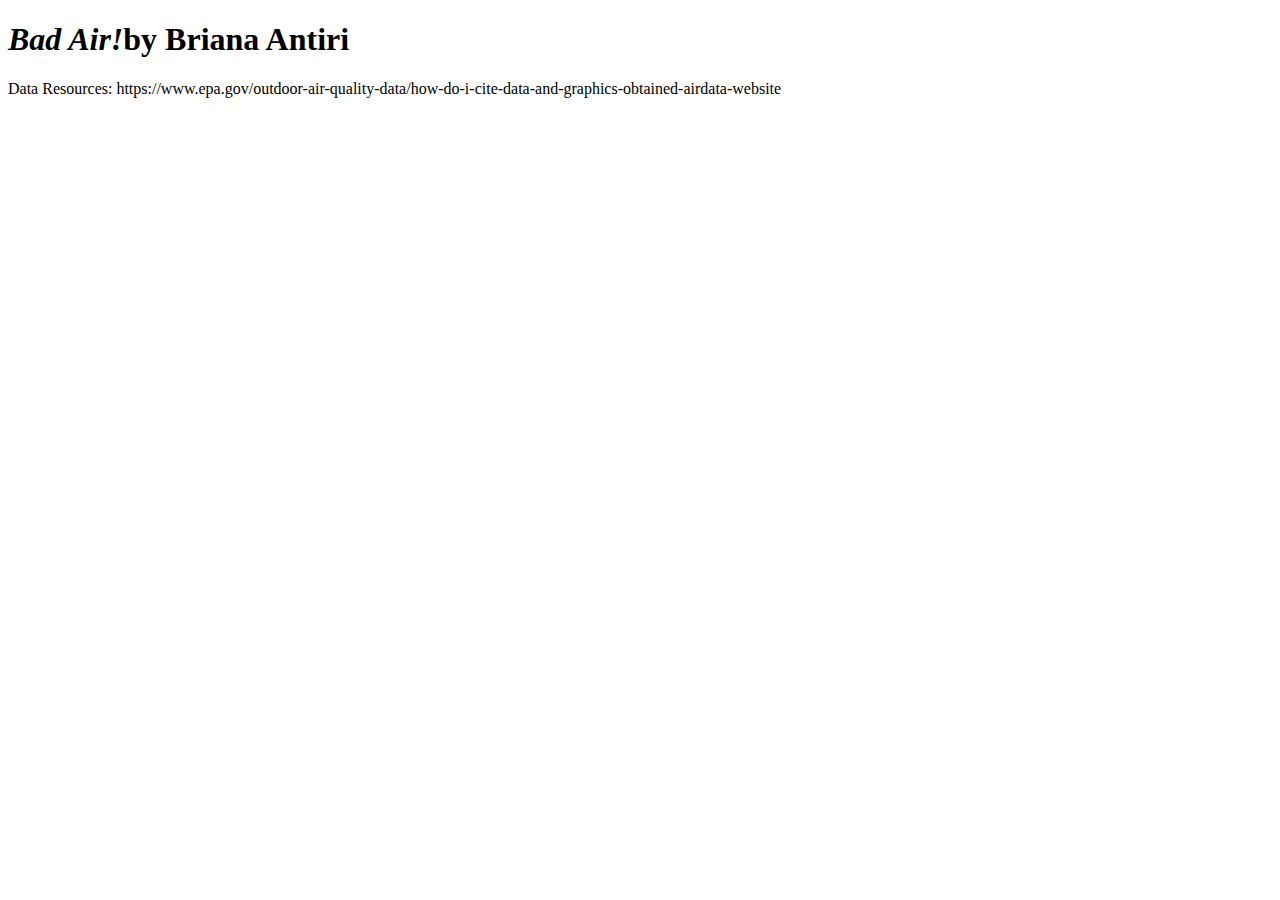
==== Bad Air!/index.html @ 01e1a21b "Restore Bad Air project" ====
<!DOCTYPE html>
<html>
<head>
    <title>Bad Air!</title>
    <h1><em>Bad Air!</em>by Briana Antiri</h1>
    <p>Data Resources: https://www.epa.gov/outdoor-air-quality-data/how-do-i-cite-data-and-graphics-obtained-airdata-website</p>
    <meta charset="UTF-8">
    <link rel="icon" href="data:;base64,iVBORwOKGO=" />
    <link rel="stylesheet" href="css/style.css">
</head>
<body>    
    <!-- Add HTML content, SVG drawing area, ... -->
    <div id="tooltip"></div>

    <!-- <ul class="legend">
        <li class="legend-btn" category="max-aqi"><span class="legend-symbol"></span>Max AQI</li>
        <li class="legend-btn" category="percentile-aqi"><span class="legend-symbol"></span>90th Percentile AQI</li>
        <li class="legend-btn" category="median-aqi"><span class="legend-symbol"></span>Median AQI</li>
    </ul> -->

    <div class='inline'>
        <svg id="lineChartLegend"></svg>
        <svg id="lineChart"></svg>
    </div>
    <div class='inline'>
        <svg id="airLineChartLegend"></svg>
        <svg id="airLineChart"></svg>
    </div>
    <div>
        <svg id="percentageDaysLegend"></svg>
        <svg id="aqiBarChart"></svg>
    </div>
    <div>
        <svg id="percentageAirLegend"></svg>
        <svg id="airBarChart"></svg>
    </div>


    <!-- D3 bundle -->
    <script src="js/d3.v6.min.js"></script>

    <!-- Our JS code - INCLUDING the new files-->
    <script src="js/main.js"></script>
    <script src="js/lineChart.js"></script> 
    <script src="js/barChart.js"></script>


</body>
</html>
---- Bad Air!/css/style.css ----
/* Tooltip */
#tooltip {
    position: absolute;
    display: none;
    background: #fff;
    box-shadow: 3px 3px 3px 0px rgb(92 92 92 / 0.5);
    border: 1px solid #ddd;
    font-size: 12px;
    font-weight: 500;
    padding: 8px;
    min-width: 160px;
    color: #333;
  }
  .tooltip-title {
    color: #000;
    font-size: 14px;
    font-weight: 600;
  }
  #tooltip ul {
    margin: 5px 0 0 0;
    padding-left: 20px;
  }

  /* Legend */
.legend {
    margin: 20px 0;
    list-style: none;
    padding: 0;
  }
  .legend-btn {
    display: inline-block;
    margin: 0 20px 0 0;
    cursor: pointer;
    transition: all ease-in-out 200ms;
  }
  .legend-btn.inactive {
    opacity: 0.3;
  }
  .legend-symbol {
    width: 12px;
    height: 12px;
    margin-right: 3px;
    display: inline-block;
  }
  .legend-btn[category="max-aqi"] .legend-symbol {
    background: #E15759;
  }
  .legend-btn[category="percentile-aqi"] .legend-symbol {
    background: #76B7B2;
  }
  .legend-btn[category="median-aqi"] .legend-symbol {
    background: #ECD948;
  }

.inline-block-child {
  display: inline-block;
}

.bar {
  fill: steelblue;
}
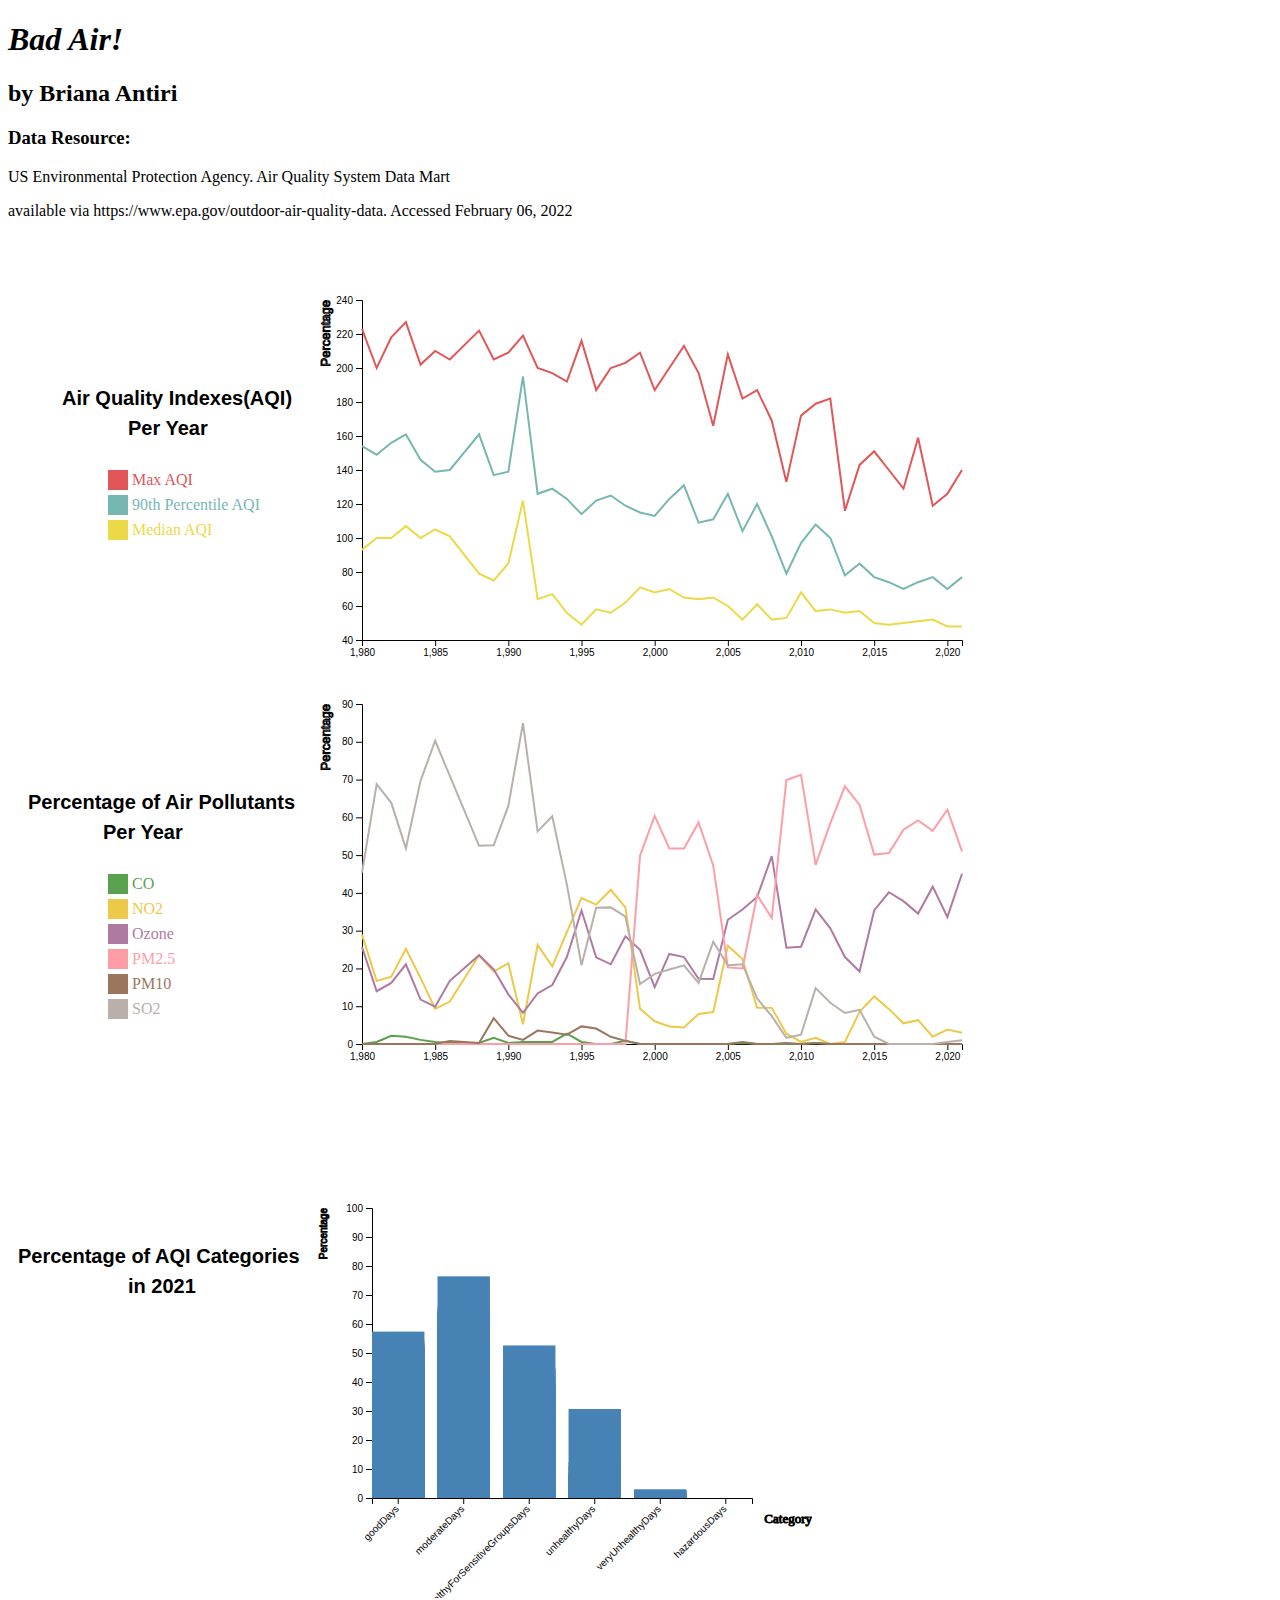
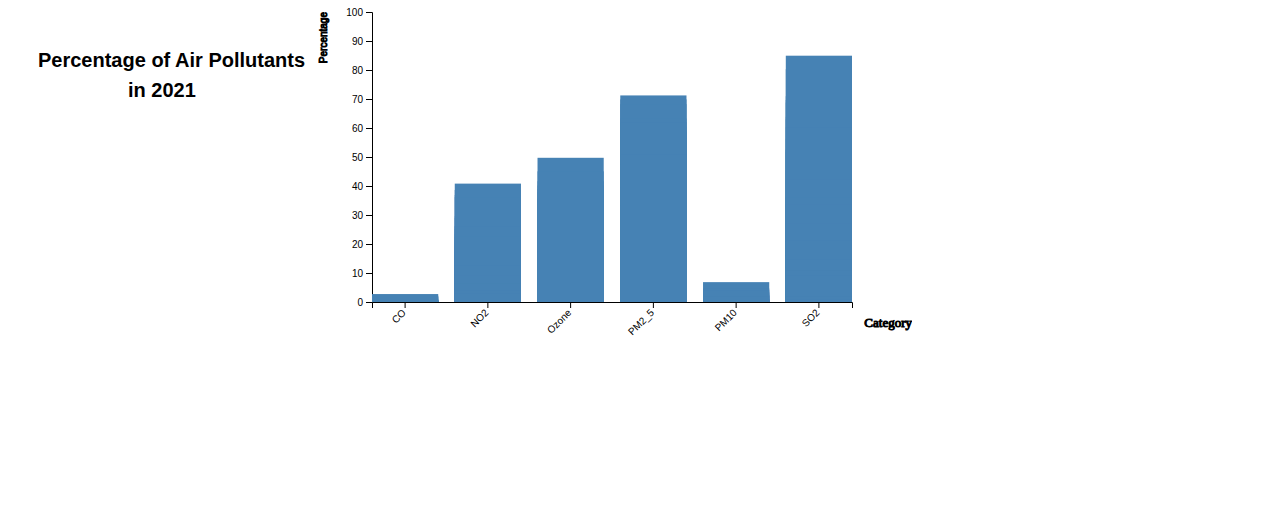
==== commit a2e74ace: "Add axis labels" ====
--- a/Bad Air!/index.html
+++ b/Bad Air!/index.html
@@ -2,8 +2,11 @@
 <html>
 <head>
     <title>Bad Air!</title>
-    <h1><em>Bad Air!</em>by Briana Antiri</h1>
-    <p>Data Resources: https://www.epa.gov/outdoor-air-quality-data/how-do-i-cite-data-and-graphics-obtained-airdata-website</p>
+    <h1><em>Bad Air!</em></h1>
+    <h2>by Briana Antiri</h2>
+    <h3>Data Resource:</h3>
+    <p>US Environmental Protection Agency. Air Quality System Data Mart </p>
+    <p> available via https://www.epa.gov/outdoor-air-quality-data. Accessed February 06, 2022</p>
     <meta charset="UTF-8">
     <link rel="icon" href="data:;base64,iVBORwOKGO=" />
     <link rel="stylesheet" href="css/style.css">
@@ -12,27 +15,39 @@
     <!-- Add HTML content, SVG drawing area, ... -->
     <div id="tooltip"></div>
 
-    <!-- <ul class="legend">
-        <li class="legend-btn" category="max-aqi"><span class="legend-symbol"></span>Max AQI</li>
-        <li class="legend-btn" category="percentile-aqi"><span class="legend-symbol"></span>90th Percentile AQI</li>
-        <li class="legend-btn" category="median-aqi"><span class="legend-symbol"></span>Median AQI</li>
-    </ul> -->
+    <div class="chart-section">
+        <div class='inline'>
+            <svg id="lineChartLegend">
+                <text x="54" y="15" class="chart-title">Air Quality Indexes(AQI)</text>
+                <text x="120" y="45" class="chart-title">Per Year</text>
 
-    <div class='inline'>
-        <svg id="lineChartLegend"></svg>
-        <svg id="lineChart"></svg>
+            </svg>
+            <svg id="lineChart"></svg>
+        </div>
+        <div class='inline'>
+            <svg id="airLineChartLegend">
+                <text x="20" y="15" class="chart-title">Percentage of Air Pollutants</text>
+                <text x="95" y="45" class="chart-title">Per Year</text>
+            </svg>
+            <svg id="airLineChart"></svg>
+        </div>
     </div>
-    <div class='inline'>
-        <svg id="airLineChartLegend"></svg>
-        <svg id="airLineChart"></svg>
-    </div>
-    <div>
-        <svg id="percentageDaysLegend"></svg>
-        <svg id="aqiBarChart"></svg>
-    </div>
-    <div>
-        <svg id="percentageAirLegend"></svg>
-        <svg id="airBarChart"></svg>
+
+    <div class="chart-section">
+        <div class='inline'>
+            <svg id="percentageDaysLegend" height="350">
+                <text x="10" y="15" class="chart-title">Percentage of AQI Categories</text>
+                <text x="120" y="45" class="chart-title">in 2021</text>
+            </svg>
+            <svg id="aqiBarChart"></svg>
+        </div>
+        <div class="inline">
+            <svg id="percentageAirLegend" height="350">
+                <text x="30" y="15" class="chart-title">Percentage of Air Pollutants</text>
+                <text x="120" y="45" class="chart-title">in 2021</text> 
+            </svg>
+            <svg id="airBarChart"></svg>
+        </div>
     </div>
 
 
--- a/Bad Air!/css/style.css
+++ b/Bad Air!/css/style.css
@@ -52,10 +52,20 @@
     background: #ECD948;
   }
 
-.inline-block-child {
+.inline{
   display: inline-block;
 }
 
 .bar {
   fill: steelblue;
+}
+
+.chart-section{
+  margin-top: 70px;
+  margin-bottom: 100px;
+}
+
+.chart-title {
+  text-align:center;
+  font: bold 20px sans-serif;
 }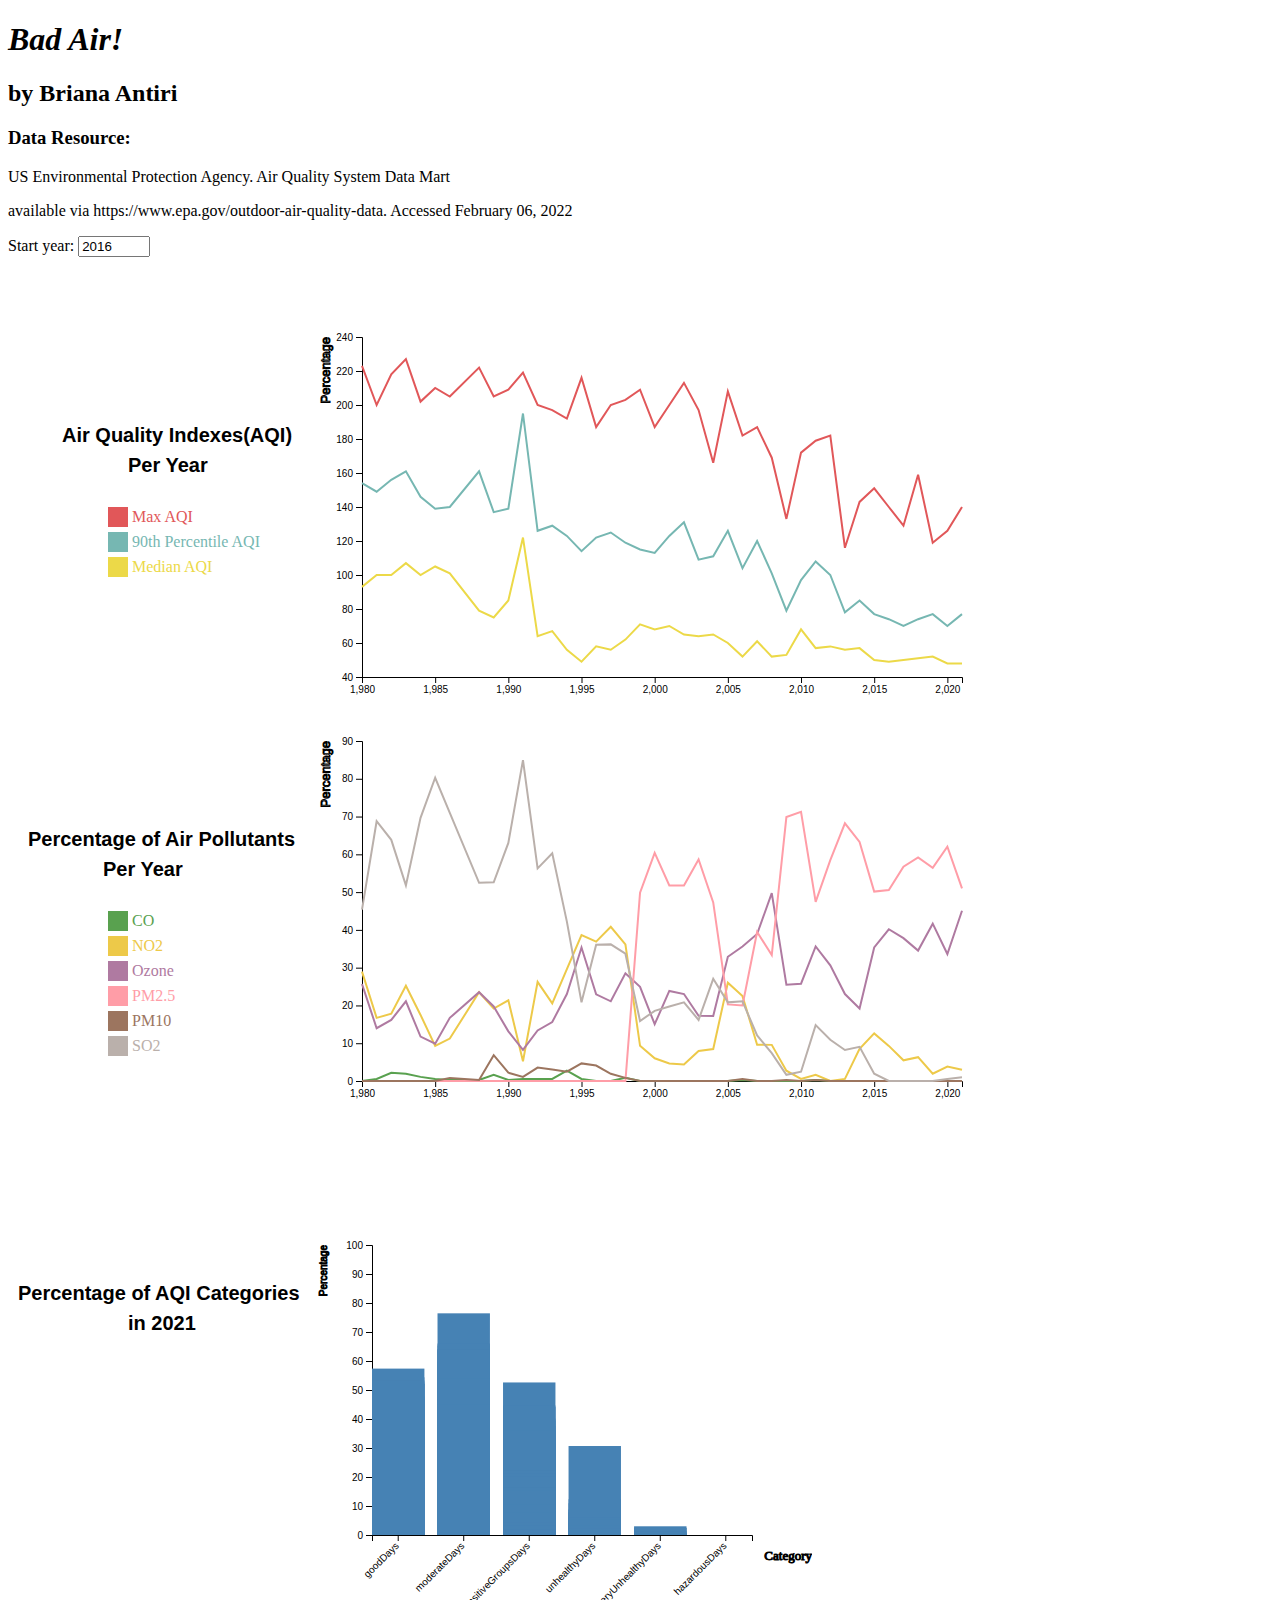
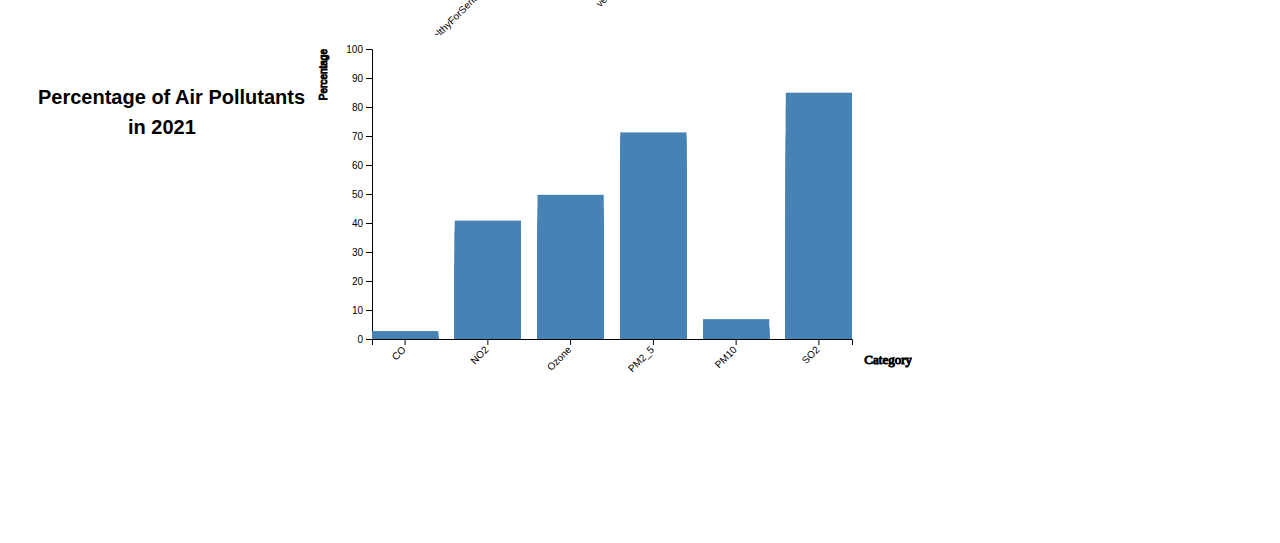
==== commit bb76ee78: "Update screenshots and add dropdown" ====
--- a/Bad Air!/index.html
+++ b/Bad Air!/index.html
@@ -14,13 +14,14 @@
 <body>    
     <!-- Add HTML content, SVG drawing area, ... -->
     <div id="tooltip"></div>
-
+    <div>
+        Start year: <input type="number" value="2016" min="2016" max="2020" id="start-year-input">
+    </div>
     <div class="chart-section">
         <div class='inline'>
             <svg id="lineChartLegend">
                 <text x="54" y="15" class="chart-title">Air Quality Indexes(AQI)</text>
                 <text x="120" y="45" class="chart-title">Per Year</text>
-
             </svg>
             <svg id="lineChart"></svg>
         </div>
--- a/Bad Air!/css/style.css
+++ b/Bad Air!/css/style.css
@@ -68,4 +68,5 @@
 .chart-title {
   text-align:center;
   font: bold 20px sans-serif;
-}+}
+
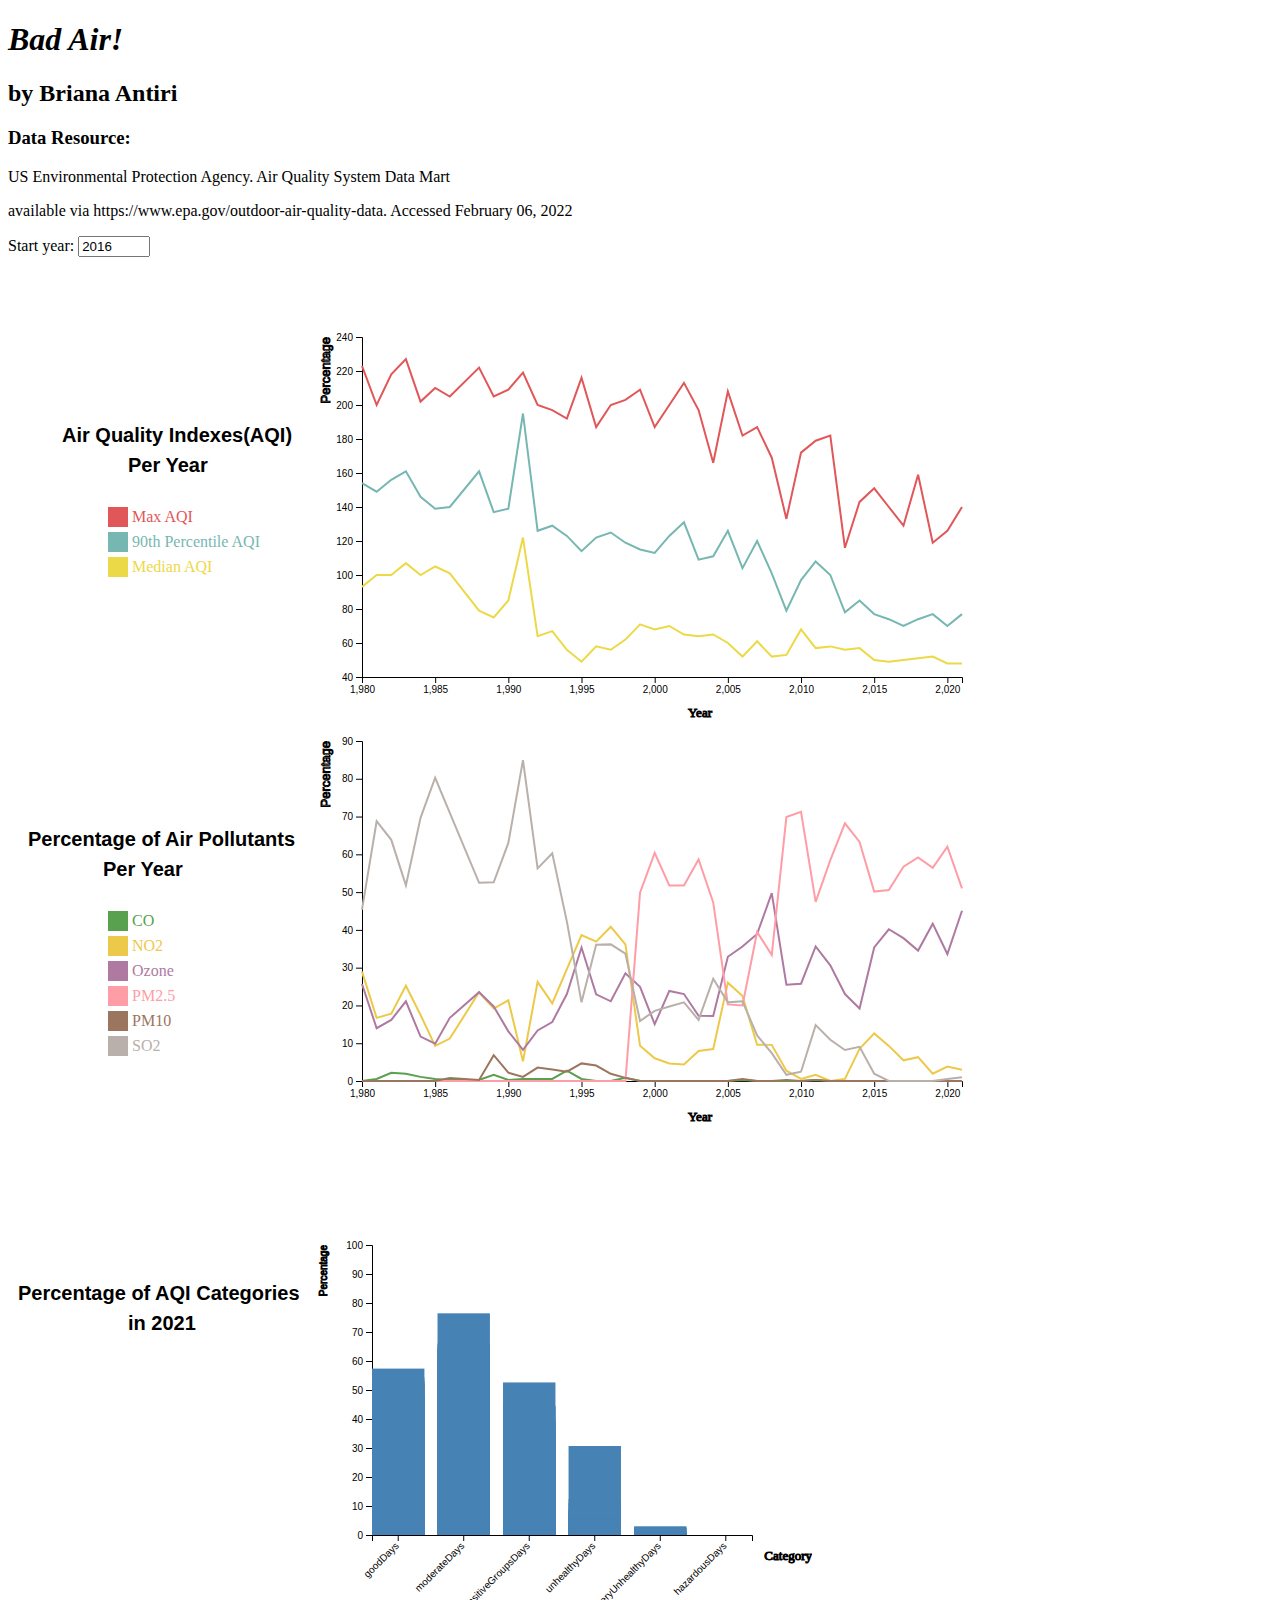
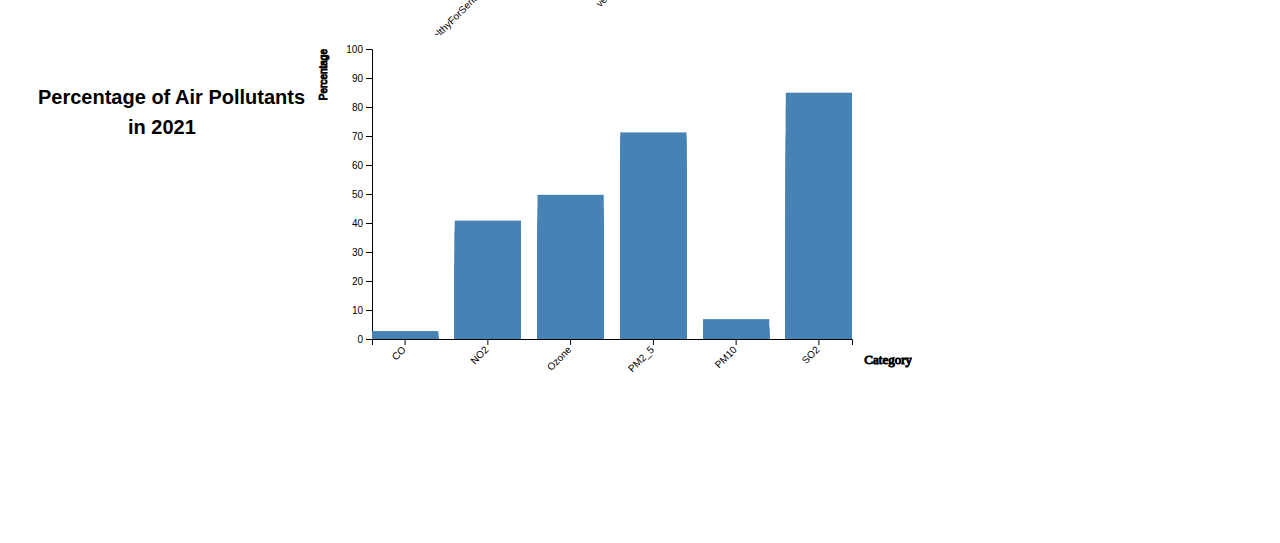
==== commit ffda365e: "final updates" ====
--- a/Bad Air!/index.html
+++ b/Bad Air!/index.html
@@ -12,7 +12,7 @@
     <link rel="stylesheet" href="css/style.css">
 </head>
 <body>    
-    <!-- Add HTML content, SVG drawing area, ... -->
+    <!--  HTML content, SVG drawing area -->
     <div id="tooltip"></div>
     <div>
         Start year: <input type="number" value="2016" min="2016" max="2020" id="start-year-input">
@@ -55,7 +55,7 @@
     <!-- D3 bundle -->
     <script src="js/d3.v6.min.js"></script>
 
-    <!-- Our JS code - INCLUDING the new files-->
+    <!-- Our JS code-->
     <script src="js/main.js"></script>
     <script src="js/lineChart.js"></script> 
     <script src="js/barChart.js"></script>
--- a/Bad Air!/css/style.css
+++ b/Bad Air!/css/style.css
@@ -70,3 +70,26 @@
   font: bold 20px sans-serif;
 }
 
+/* Split the screen in half */
+.split {
+  height: 70%;
+  width: 50%;
+  position: fixed;
+  z-index: 1;
+  top: 0;
+  overflow-x: hidden;
+  padding-top: 120px;
+}
+
+/* Control the left side */
+.left {
+  left: 0;
+  background-color: rgb(149, 228, 217);
+}
+
+/* Control the right side */
+.right {
+  right: 0;
+  background-color: rgb(243, 170, 151);
+}
+
